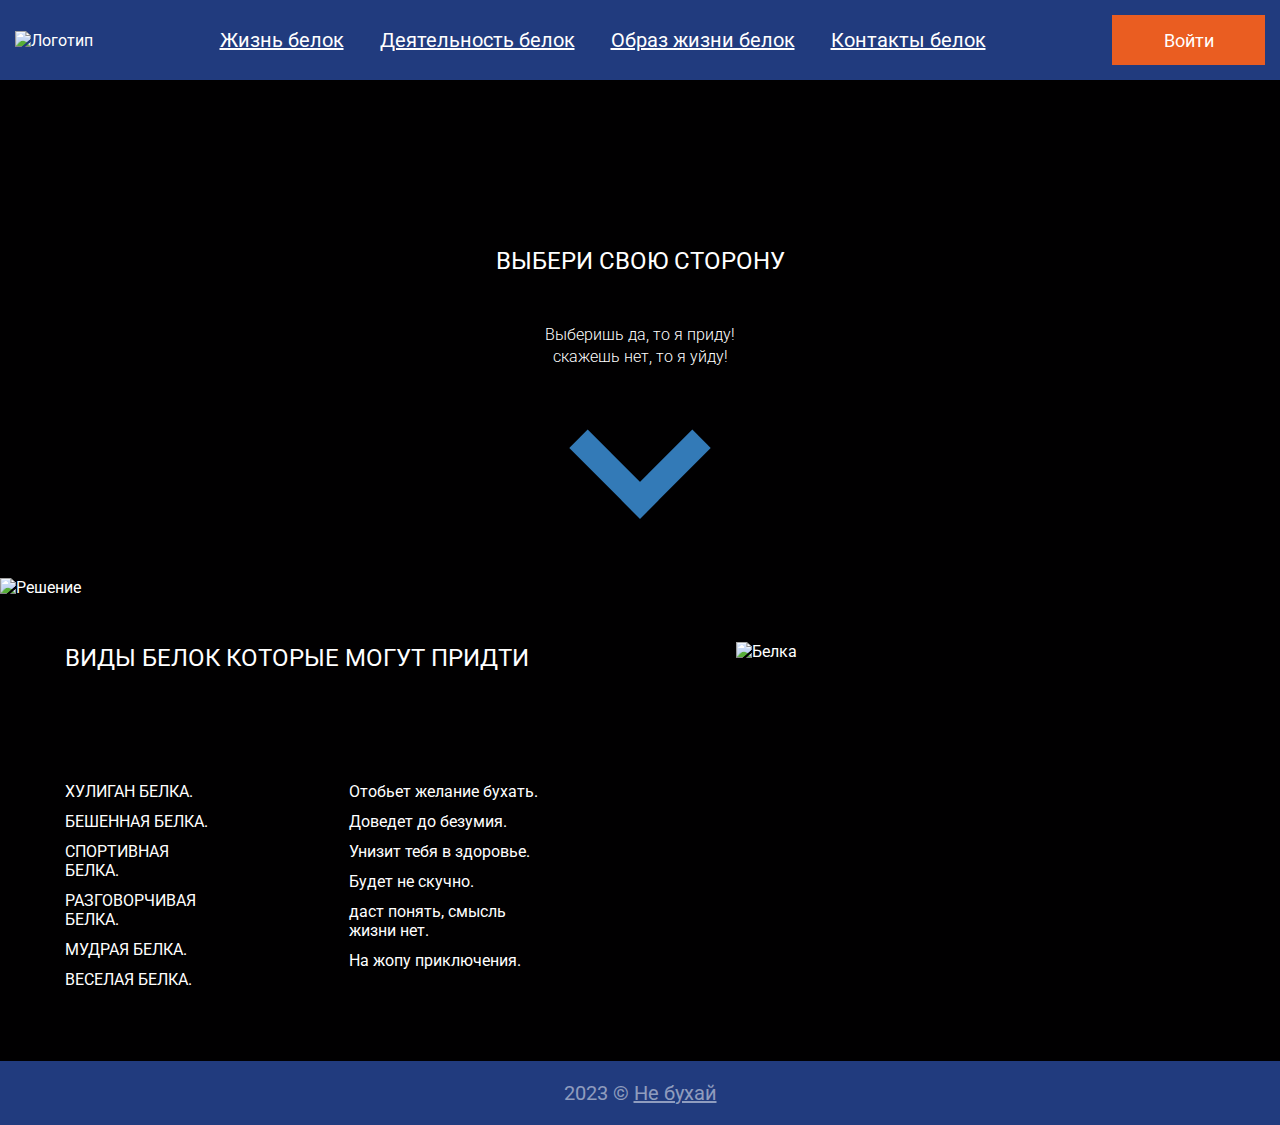
==== index.html @ 9aeaccc0 "Add files via upload" ====
<!DOCTYPE html>
<html lang="ru">
<head>
    <meta charset="UTF-8">
    <meta http-equiv="X-UA-Compatible" content="IE=edge">
    <meta name="viewport" content="width=device-width, initial-scale=1.0">
    <link rel="stylesheet" href="./squirrel.css">
    <link rel="preconnect" href="https://fonts.googleapis.com">
    <link rel="preconnect" href="https://fonts.gstatic.com" crossorigin>
    <link href="https://fonts.googleapis.com/css2?family=Roboto:wght@300;400;700&display=swap" rel="stylesheet">
    <title>Space-X</title>
</head>
<body class="page">
    <header class="header_primary">
        <img class="site_logo" src="./images/logo.jpg" alt="Логотип">
        <nav>
            <ul class="site_menu">
                <li><a href="#" class="menu_link">Жизнь белок</a>
                </li>
                <li><a href="./students/student.html" class="menu_link">Деятельность белок</a>
                </li>
                <li><a href="./about_the_course/about.html" class="menu_link">Образ жизни белок</a>
                </li>
                <li><a href="./contacts/contact.html" class="menu_link">Контакты белок</a>
                </li>
            </ul>
        </nav>
        <a class="login_button" href="login.html">Войти</a>
        <div class="login_popup">
            <img class="popup_close" alt="Закрывающая иконка" src="img/close.png" alt="Логотип">
            <h2 class="login_heading">Войти на сайт</h2>
            <form class="login_form">
                <input class="login_input" name="login" type="text" placeholder="Логин" required>
                <input class="login_password" name="login" type="text" placeholder="Пароль" required>
                <button class="popup_button" type="submit">Войти</button>
            </form>
        </div>
            </header>
            <main class="content">
                <section class="Belka">
                    <h1 class="Belka_vid">Выбери свою сторону</h1>
                    <p class="Belka_paragraph">Выберишь да, то я приду! скажешь нет, то я уйду!</p>
                    <div class="line"></div>
                    <img class="Foto_Belki" src="./images/big_squirrel.jpg" alt="Решение">
                </section>
                <section class="Belka_section">
                    <div class="Belka_text">
                        <div class="Belka_digits">
                            <h2 class="Belka_vid">
                                Виды белок которые могут придти
                            </h2>
                            <div class="Belka_list">
                                <ul class="Bel_list">
                                    <li class="Belka_heading-item">
                                        ХУЛИГАН БЕЛКА.
                                    </li>
                                    <li class="Belka_heading-item">
                                        БЕШЕННАЯ БЕЛКА.
                                    </li>
                                    <li class="Belka_heading-item">
                                        СПОРТИВНАЯ БЕЛКА.
                                    </li>
                                    <li class="Belka_heading-item">
                                        РАЗГОВОРЧИВАЯ БЕЛКА.
                                    </li>
                                    <li class="Belka_heading-item">
                                        МУДРАЯ БЕЛКА.	
                                    </li>
                                    <li class="Belka_heading-item">
                                        ВЕСЕЛАЯ БЕЛКА.
                                    </li>
                                </ul>

                                <ul class="Bel_list">
                                    <li class="Belka_digit-item">
                                        Отобьет желание бухать.
                                    </li>
                                    <li class="Belka_digit-item">
                                        Доведет до безумия.
                                    </li>
                                    <li class="Belka_digit-item">
                                        Унизит тебя в здоровье.
                                    </li>
                                    <li class="Belka_digit-item">
                                        Будет не скучно.
                                    </li>
                                    <li class="Belka_digit-item">
                                        даст понять, смысль жизни нет.
                                    </li>
                                    <li class="Belka_digit-item">
                                        На жопу приключения.
                                    </li>
                                </ul>
                            </div>

                        </div>
                        <div>

                        </div>
                    </div>
                    <img class="Foto" src="./images/little_squirrel.jpg" alt="Белка">
                </section>
            </main>
        </div>
    </div>
    <footer class="footer">
        <p class="copyright">
            2023 &copy; <a href="#" class="innop_link">Не бухай</a>
        </p>
    </footer>
</body>
</html>
---- squirrel.css ----
/* Header */

.header_primary {
    background: #213B7E;
    width: 100%;
    max-width: 1700px;
    min-height: 80px;
    display: flex;
    flex-wrap: wrap;
    box-sizing: border-box;
    margin: 0 auto;
    padding: 0 15px;
    justify-content: space-between;
    align-items: center;
}

.site_menu {
    display: flex;
    flex-wrap: wrap;
    align-self: stretch;
    padding: 0;
    margin: 0;
    list-style: none;
}

.site_menu > li {
    display: flex;
}

.menu_link {
    flex-wrap: wrap;
    display: flex;
    align-items: center;
    padding: 0 18px;
    background-color: #213B7E;
    color: #FFFFFF;
    font-weight: 400;
    font-size: 20px;
    text-decoration-line: underline;
    font-family: 'Roboto';
    cursor: pointer;
    min-height: 80px;
} 

.menu_link:hover {
    background-color: #FFFFFF;
    color: #213B7E;
    text-decoration-line: none;
}

.login_button {
    display: flex;
    justify-content: center;
    align-items: center;
    font-size: 18px;
    font-weight: 400;
    color: #FFFFFF;
    text-decoration: none;
    background-color: #EA5D21;
    width: 153px;
    min-height: 50px;
    font-family: 'Roboto';
    cursor: pointer;
    border: none;
}

.login_button:hover {
    background-color: #FFFFFF;
    color: #213B7E;
    text-decoration-line: none;
}

/* Popup */

.login_popup {
    display: none;
    position: absolute;
    z-index: 2;
    bottom: 0;
    left: 50%;
    transform: translate(-50%,-68%);
    box-sizing: border-box;
    width: 100%;
    max-width: 500px;
    min-height: 418px;
    padding: 20px 28px 50px;
    background: #FFFFFF;
    border: 1px solid #213B7E;;
    background-color: #FFFFFF;
}

.login_heading {
    font-family: 'Roboto';
    font-style: normal;
    font-weight: 400;
    font-size: 24px;
    line-height: 28px;
    color: #000000;
    text-align: center;
    margin: 0 0 33px 0px;
}

.login_form {
    display: flex;
    align-items: center;
    flex-direction: column;
}

.login_form > input {
    width: 100%;
    max-width: 500px;
    min-height: 55px;
    margin-bottom: 56px;
    border: 1px solid #808080;
}

.login_input {
    width: 444px;
    background-color: #FFFFFF;
    border: 1px solid #808080;
    font-size: 24px;
    line-height: 28px;
    color: #808080;
    padding: 8px;
}

.login_password {
    width: 444px;
    background-color: #FFFFFF;
    border: 1px solid #808080;
    font-size: 24px;
    line-height: 28px;
    color: #808080;
    padding: 8px;
}

.popup_button {
    display: flex;
    justify-content: center;
    align-items: center;
    width: 153px;
    min-height: 50px;
    text-decoration: none;
    background: #EA6113;
    color: #FFFFFF;
    border: none;
}

.active_link {
    color: #213B7E;
    background-color: #FFFFFF;
    text-decoration: none;
}

.show-popup {
    display: block;
}

.popup_close {
    position: absolute;
    top: -35px;
    right: -25px;
    border: 4px double #EA6113;
    cursor: pointer;
}

.popup_close:hover {
    border-radius: 50%;
}

.page {
    background: #010001;
    font-family: 'Roboto', sans-serif;
    color: white;
    margin: 0;
}

.wrapper {
    max-width: 1440px;
    margin: 0 auto;
}


.content {
    padding-top: 120px;
    
}

.Belka {
    display: flex;
    flex-direction: column;
    align-items: center;
}

.Belka_vid {
    margin: 26px 0 0 0;
    font-weight: 400;
    font-size: 64px;
    line-height: 75px;
}

.Belka_paragraph {
    margin: 0;
    max-width: 250px;
    text-align: center;
    font-weight: 300;
    font-size: 16px;
    line-height: 140%;
}

.line {
        position: relative;
        width: 100px;
        height: 100px;
        margin: 30px auto 80px auto;
}

.line {
    position: relative;
    width: 100px;
    height: 100px;
    margin: 30px auto 80px auto;
}
.line:before,
.line-8:after {
    content: '';
    position: absolute;
    box-sizing: border-box;
    width: 100%;
    height: 100%;
    border-left: 26px solid #337AB7;
    border-bottom: 26px solid #337AB7;
    animation: arrow-8 3s linear infinite -1.5s;opacity: 1;  
    opacity: 1;  
    transform: translate(0, 0) rotate(-45deg);
}

.Foto_Belki {
    max-width: 1700px;
    width: 100%;
    object-fit: cover;
}

.Belka_section {
    display: flex;
    padding: 0 20px;
    max-width: 1700px;
    width: 100%;
    margin: 0 auto;
    
}

.Belka_text {
    display: flex;
    width: 50%;
}

.Belka_digits {
    display: flex;
    flex-direction: column;
    width: 100%;
}

.Belka_vid {
    margin: 45px;
    font-size: 24px;
    line-height: 140%;
    text-transform: uppercase;
}

.Belka_list {
    margin: 45px;
    display: flex;
    justify-content: space-between;
    gap: 130px;
}

.Bel_list {
    padding: 0;
    list-style: none;
}

.Belka_heading-item,
.Belka_digit-item  {
    margin-bottom: 11px;
}

.Foto {
    padding-left: 100px;
    margin: 45px;
    width: 100%;
    max-width: 519px
    
}

/* Footer */

.footer {
    width: 100%;
    flex-wrap: wrap;
    display: flex;
    box-sizing: border-box;
    max-width: 1700px;
    min-height: 60px;
    margin: 0 auto;
    padding: 0 16px;
    justify-content: center;
    align-items: center;
    background-color: #213B7E;
    
}

.copyright {
    font-family: 'Roboto';
    font-style: normal;
    font-weight: 400;
    font-size: 20px;
    color: rgba(255, 255, 255, 0.5);
}

.innop_link {
    font-family: 'Roboto';
    font-style: normal;
    font-weight: 400;
    font-size: 20px;
    color: rgba(255, 255, 255, 0.5);
    cursor: pointer;
}

@media (max-width: 1000px) {

    .header_primary {
        box-sizing: border-box;
    }
    .Foto {
        object-fit: cover;
    width: 320px;
    height: 180px;
    }
    .Bel_list {
        object-fit: cover;
    width: 320px;
    height: 180px;
    }
    .footer {
        padding-bottom: 30px;
    }
}
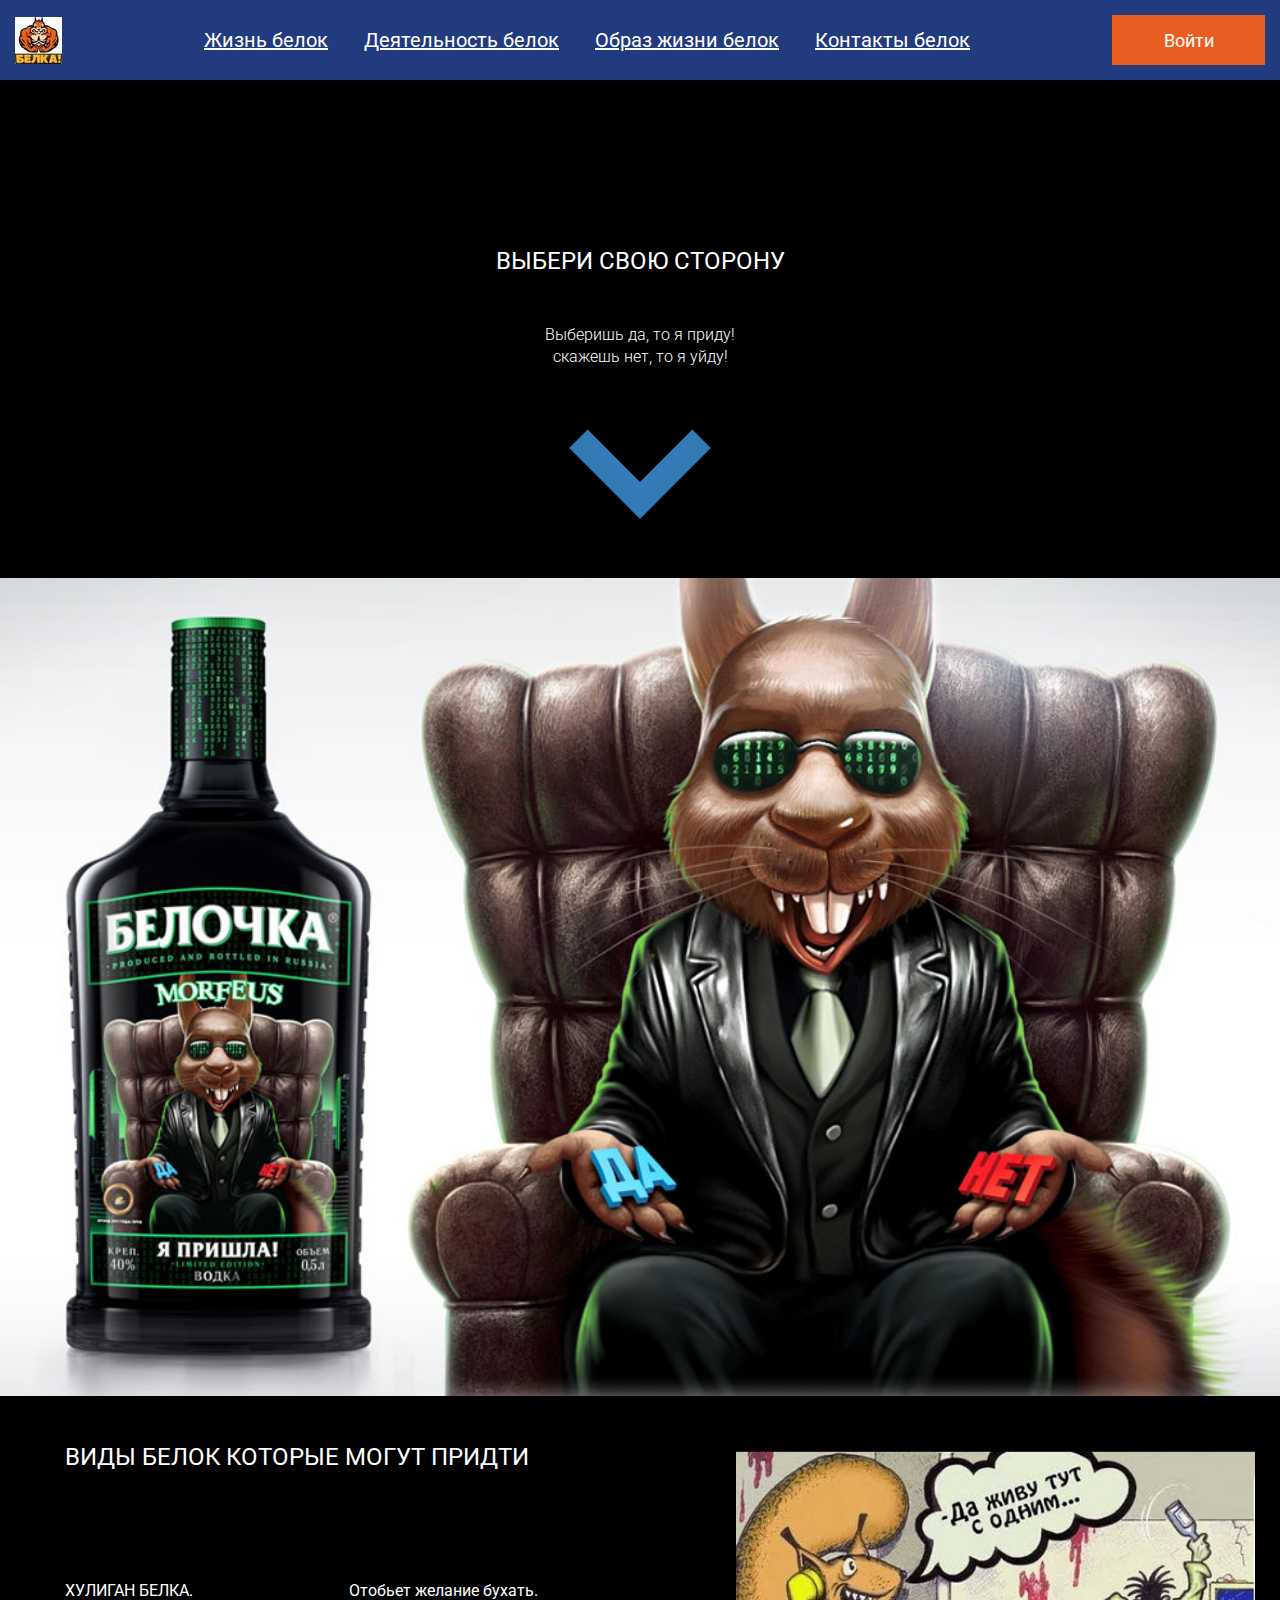
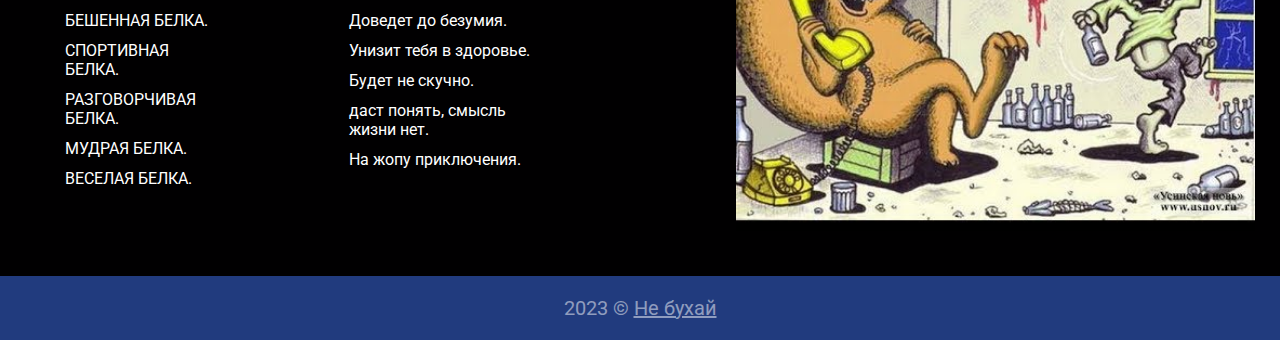
==== commit 285eb456: "Add files via upload" ====
--- a/index.html
+++ b/index.html
@@ -8,7 +8,7 @@
     <link rel="preconnect" href="https://fonts.googleapis.com">
     <link rel="preconnect" href="https://fonts.gstatic.com" crossorigin>
     <link href="https://fonts.googleapis.com/css2?family=Roboto:wght@300;400;700&display=swap" rel="stylesheet">
-    <title>Space-X</title>
+    <title>Belka</title>
 </head>
 <body class="page">
     <header class="header_primary">
@@ -27,7 +27,7 @@
         </nav>
         <a class="login_button" href="login.html">Войти</a>
         <div class="login_popup">
-            <img class="popup_close" alt="Закрывающая иконка" src="img/close.png" alt="Логотип">
+            <img class="popup_close" src="img/close.png" alt="Логотип">
             <h2 class="login_heading">Войти на сайт</h2>
             <form class="login_form">
                 <input class="login_input" name="login" type="text" placeholder="Логин" required>
@@ -101,8 +101,7 @@
                     <img class="Foto" src="./images/little_squirrel.jpg" alt="Белка">
                 </section>
             </main>
-        </div>
-    </div>
+        
     <footer class="footer">
         <p class="copyright">
             2023 &copy; <a href="#" class="innop_link">Не бухай</a>
